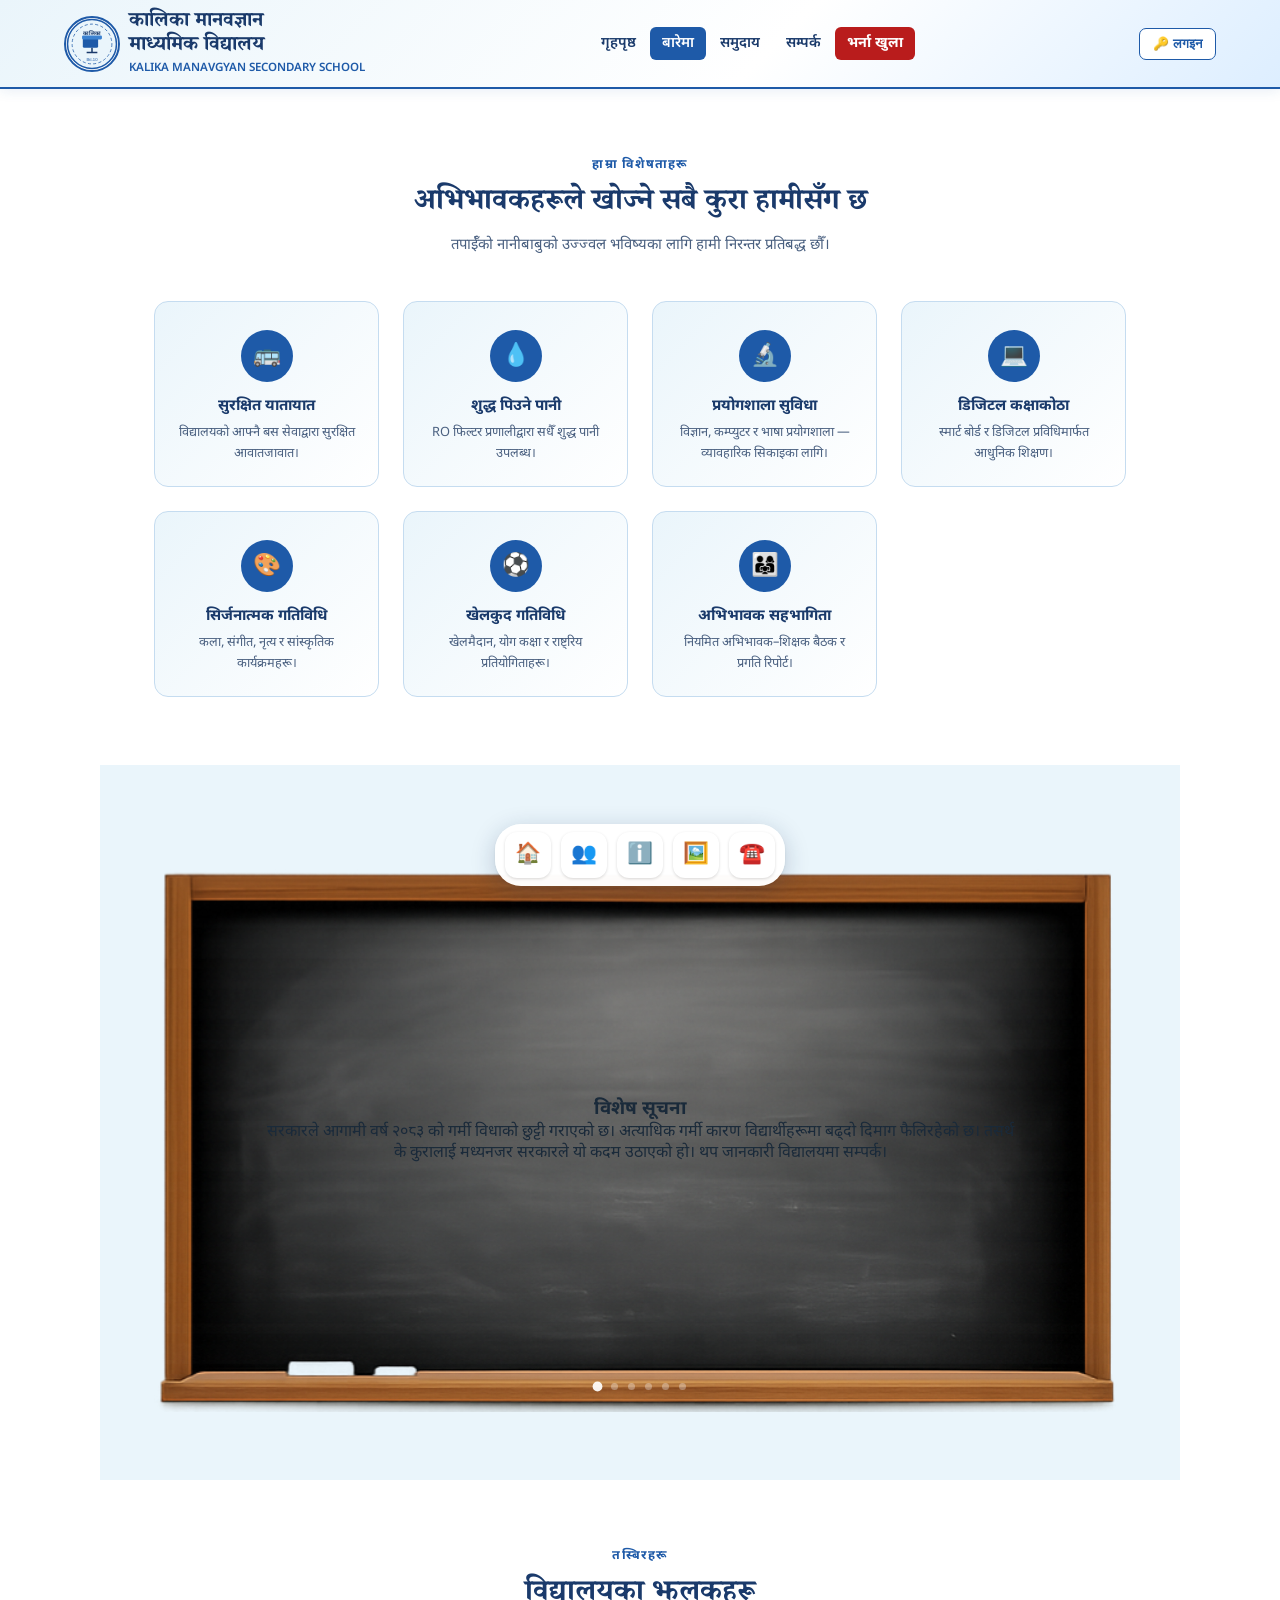
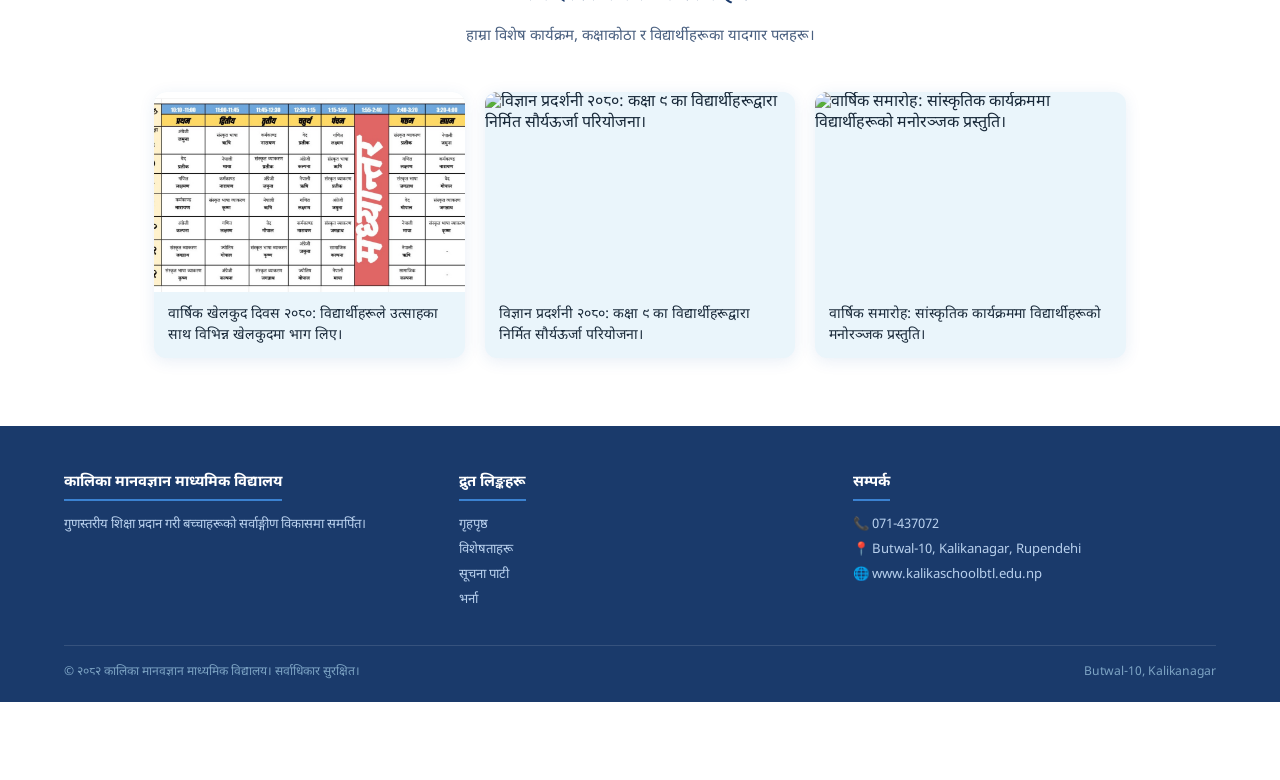
==== about.html @ a3cce7e4 "Add files via upload" ====
<!DOCTYPE html>
<html lang="ne">
<head>
<meta charset="UTF-8">
<meta name="viewport" content="width=device-width, initial-scale=1.0">
<title>बारेमा - कालिका मानवज्ञान माध्यमिक विद्यालय</title>
<link rel="manifest" href="manifest.json">
<meta name="theme-color" content="#1a3a6b">
<link rel="apple-touch-icon" href="icon-192.svg">
<meta name="apple-mobile-web-app-capable" content="yes">
<meta name="apple-mobile-web-app-status-bar-style" content="black-translucent">
<link href="https://fonts.googleapis.com/css2?family=Akshar:wght@400;500;600;700&family=Noto+Sans+Devanagari:wght@400;600;700;900&family=Noto+Serif+Devanagari:wght@400;700&display=swap" rel="stylesheet">
<link rel="stylesheet" href="styles.css">
<style>
  /* यो पेजमा header सधैं सामान्य (responsive) तरिकाले देखिन्छ, desktop-forced होइन */
  #siteHeader { position: sticky !important; top: 0 !important; width: 100% !important; transform: none !important; }
  #headerSpacer { display: none !important; }
  .about-page-inner { max-width: 1080px; margin: 0 auto; }
</style>
</head>
<body>

<!-- HEADER -->
<header id="siteHeader">
  <div class="logo-area">
    <div class="logo-circle">
      <svg viewBox="0 0 68 68" xmlns="http://www.w3.org/2000/svg">
        <circle cx="34" cy="34" r="32" fill="#eaf5fb" stroke="#1e5aa8" stroke-width="2"/>
        <circle cx="34" cy="34" r="26" fill="none" stroke="#1e5aa8" stroke-width="1" stroke-dasharray="4,3"/>
        <text x="34" y="22" text-anchor="middle" font-size="7" fill="#1a3a6b" font-family="Noto Sans Devanagari,sans-serif" font-weight="bold">कालिका</text>
        <rect x="22" y="26" width="20" height="13" rx="2" fill="#1e5aa8"/>
        <rect x="21" y="23" width="26" height="5" rx="1.5" fill="#3b82d1"/>
        <line x1="34" y1="39" x2="34" y2="45" stroke="#1a3a6b" stroke-width="2"/>
        <line x1="27" y1="45" x2="41" y2="45" stroke="#1a3a6b" stroke-width="2"/>
        <text x="34" y="56" text-anchor="middle" font-size="5.5" fill="#1e5aa8" font-family="sans-serif">Btl-10</text>
      </svg>
    </div>
    <div class="school-name">
      <h1>कालिका मानवज्ञान<br>माध्यमिक विद्यालय</h1>
      <p>KALIKA MANAVGYAN SECONDARY SCHOOL</p>
    </div>
  </div>
  <nav>
    <a href="index.html">गृहपृष्ठ</a>
    <a href="about.html" class="active">बारेमा</a>
    <a href="index.html#community">समुदाय</a>
    <a href="#contact">सम्पर्क</a>
    <a href="index.html#admission" class="btn-admit">भर्ना खुला</a>
  </nav>
  <div class="auth-box" id="authBox">
    <button class="auth-btn" id="loginBtn" onclick="loginWithGoogle()">🔑 लगइन</button>
  </div>
</header>

<div class="about-page-inner">

  <!-- WHY -->
  <section class="why-section" id="why">
    <div class="section-label">हाम्रा विशेषताहरू</div>
    <div class="section-title">अभिभावकहरूले खोज्ने सबै कुरा हामीसँग छ</div>
    <p class="section-sub">तपाईँको नानीबाबुको उज्ज्वल भविष्यका लागि हामी निरन्तर प्रतिबद्ध छौँ।</p>
    <div class="features-grid">
      <div class="feature-card"><div class="feature-icon">🚌</div><h3>सुरक्षित यातायात</h3><p>विद्यालयको आफ्नै बस सेवाद्वारा सुरक्षित आवातजावात।</p></div>
      <div class="feature-card"><div class="feature-icon">💧</div><h3>शुद्ध पिउने पानी</h3><p>RO फिल्टर प्रणालीद्वारा सधैँ शुद्ध पानी उपलब्ध।</p></div>
      <div class="feature-card"><div class="feature-icon">🔬</div><h3>प्रयोगशाला सुविधा</h3><p>विज्ञान, कम्प्युटर र भाषा प्रयोगशाला — व्यावहारिक सिकाइका लागि।</p></div>
      <div class="feature-card"><div class="feature-icon">💻</div><h3>डिजिटल कक्षाकोठा</h3><p>स्मार्ट बोर्ड र डिजिटल प्रविधिमार्फत आधुनिक शिक्षण।</p></div>
      <div class="feature-card"><div class="feature-icon">🎨</div><h3>सिर्जनात्मक गतिविधि</h3><p>कला, संगीत, नृत्य र सांस्कृतिक कार्यक्रमहरू।</p></div>
      <div class="feature-card"><div class="feature-icon">⚽</div><h3>खेलकुद गतिविधि</h3><p>खेलमैदान, योग कक्षा र राष्ट्रिय प्रतियोगिताहरू।</p></div>
      <div class="feature-card"><div class="feature-icon">👨‍👩‍👧</div><h3>अभिभावक सहभागिता</h3><p>नियमित अभिभावक–शिक्षक बैठक र प्रगति रिपोर्ट।</p></div>
    </div>
  </section>

  <!-- NEWS / BLACKBOARD SECTION -->
  <section class="news-section" id="notices">
    <div class="news-inner">

      <!-- Blackboard with slides inside -->
      <div class="bb-wrap" id="bbWrap">
        <img src="photos/blackboard.png" alt="कालोपाटी" class="bb-bg">
        <!-- text viewport = chalk-writing area only -->
        <div class="bb-viewport">
          <div class="bb-track" id="bbTrack">
            <div class="bb-loading-msg" id="bbLoading">सूचना लोड हुँदैछ...</div>
          </div>
        </div>
        <!-- chalk dots inside the board (below writing area) -->
        <div class="bb-dots" id="bbDots"></div>
      </div>

    </div>
  </section>

  <!-- PHOTO GALLERY SECTION -->
  <section class="gallery-section" id="gallery">
    <div class="section-label">तस्बिरहरू</div>
    <div class="section-title">विद्यालयका झलकहरू</div>
    <p class="section-sub">हाम्रा विशेष कार्यक्रम, कक्षाकोठा र विद्यार्थीहरूका यादगार पलहरू।</p>
    <div class="gallery-grid" id="galleryGrid">
      <div class="gallery-loading">तस्बिरहरू लोड हुँदैछन्…</div>
    </div>
  </section>

</div>

<!-- LIGHTBOX -->
<div class="lb-backdrop" id="lbBackdrop" onclick="closeLb(event)">
  <button class="lb-close" onclick="closeLb()">✕</button>
  <img class="lb-img" id="lbImg" src="" alt="">
  <div class="lb-caption" id="lbCaption"></div>
</div>

<!-- FOOTER -->
<footer id="contact">
  <div class="footer-grid">
    <div class="footer-col">
      <h4>कालिका मानवज्ञान माध्यमिक विद्यालय</h4>
      <p>गुणस्तरीय शिक्षा प्रदान गरी बच्चाहरूको सर्वाङ्गीण विकासमा समर्पित।</p>
    </div>
    <div class="footer-col">
      <h4>द्रुत लिङ्कहरू</h4>
      <a href="index.html#home">गृहपृष्ठ</a>
      <a href="about.html#why">विशेषताहरू</a>
      <a href="about.html#notices">सूचना पाटी</a>
      <a href="index.html#admission">भर्ना</a>
    </div>
    <div class="footer-col">
      <h4>सम्पर्क</h4>
      <p>📞 071-437072</p>
      <p>📍 Butwal-10, Kalikanagar, Rupendehi</p>
      <a href="http://www.kalikaschoolbtl.edu.np">🌐 www.kalikaschoolbtl.edu.np</a>
    </div>
  </div>
  <div class="footer-bottom">
    <span>© २०८२ कालिका मानवज्ञान माध्यमिक विद्यालय। सर्वाधिकार सुरक्षित।</span>
    <span>Butwal-10, Kalikanagar</span>
  </div>
</footer>

<!-- BOTTOM APP BAR -->
<div class="bottom-app-bar">
  <div class="bottom-app-bar-inner">
    <a href="index.html#home" class="app-icon-btn" title="गृहपृष्ठ"><span>🏠</span></a>
    <a href="index.html#community" class="app-icon-btn" title="समुदाय"><span>👥</span></a>
    <a href="about.html" class="app-icon-btn" title="बारेमा"><span>ℹ️</span></a>
    <a href="#gallery" class="app-icon-btn" title="ग्यालरी"><span>🖼️</span></a>
    <a href="#contact" class="app-icon-btn" title="सम्पर्क"><span>☎️</span></a>
  </div>
</div>

<script>
// ══ BLACKBOARD — एकतर्फी अनन्त loop, auto-slide, swipe support ══
(async function () {
  const FILES = [
    'news/news10.json',
    'news/news1.json',
    'news/news2.json',
    'news/news3.json',
    'news/news4.json',
    'news/news5.json',
    'news/news6.json',
    'news/news7.json',
    'news/news8.json',
    'news/news9.json'
  ];
  const track   = document.getElementById('bbTrack');
  const dotsBox = document.getElementById('bbDots');
  const wrap    = document.getElementById('bbWrap');
  let slides = [];

  async function loadSlides() {
    const results = await Promise.all(FILES.map(f => fetch(f).then(r => r.ok ? r.json() : null).catch(() => null)));
    slides = results.filter(Boolean);
    if (slides.length === 0) {
      track.innerHTML = '<div class="bb-loading-msg">हाल कुनै सूचना छैन।</div>';
      return;
    }
    render();
  }

  let current = 0;
  let timer = null;

  function render() {
    track.innerHTML = '';
    dotsBox.innerHTML = '';
    slides.forEach((s, i) => {
      const el = document.createElement('div');
      el.className = 'bb-slide' + (i === 0 ? ' active' : '');
      el.innerHTML = `<h3>${s.title || ''}</h3><p>${s.body || ''}</p>`;
      track.appendChild(el);

      const dot = document.createElement('span');
      dot.className = 'bb-dot' + (i === 0 ? ' active' : '');
      dot.onclick = () => goTo(i);
      dotsBox.appendChild(dot);
    });
    startAuto();
  }

  function goTo(i) {
    const slideEls = track.querySelectorAll('.bb-slide');
    const dotEls = dotsBox.querySelectorAll('.bb-dot');
    if (!slideEls.length) return;
    slideEls[current].classList.remove('active');
    dotEls[current].classList.remove('active');
    current = (i + slides.length) % slides.length;
    slideEls[current].classList.add('active');
    dotEls[current].classList.add('active');
  }

  function startAuto() {
    if (timer) clearInterval(timer);
    timer = setInterval(() => goTo(current + 1), 5000);
  }

  // Swipe support
  let touchStartX = 0;
  if (wrap) {
    wrap.addEventListener('touchstart', e => { touchStartX = e.touches[0].clientX; }, { passive: true });
    wrap.addEventListener('touchend', e => {
      const dx = e.changedTouches[0].clientX - touchStartX;
      if (Math.abs(dx) > 40) goTo(current + (dx < 0 ? 1 : -1));
    }, { passive: true });
  }

  loadSlides();
})();
</script>

<script>
// ══ PHOTO GALLERY ══
async function loadGallery() {
  const grid = document.getElementById('galleryGrid');
  try {
    const res = await fetch('photos/description.json');
    if (!res.ok) throw new Error('not found');
    const data = await res.json(); // [{file:"post1.jpg", desc:"..."}]
    grid.innerHTML = '';
    data.forEach(item => {
      const card = document.createElement('div');
      card.className = 'gallery-card';
      card.innerHTML = `<img src="photos/${item.file}" alt="${item.desc}" loading="lazy">
        <div class="g-desc">${item.desc}</div>`;
      card.querySelector('img').onclick = () => openLb('photos/' + item.file, item.desc);
      grid.appendChild(card);
    });
    if (data.length === 0) grid.innerHTML = '<div class="gallery-loading">तस्बिरहरू छैनन्।</div>';
  } catch {
    grid.innerHTML = '<div class="gallery-loading">तस्बिरहरू लोड हुन सकेन। <code>photos/description.json</code> फाइल राख्नुहोस्।</div>';
  }
}

function openLb(src, caption) {
  document.getElementById('lbImg').src = src;
  document.getElementById('lbCaption').textContent = caption;
  document.getElementById('lbBackdrop').classList.add('open');
  document.body.style.overflow = 'hidden';
}
function closeLb(e) {
  if (e && e.target !== e.currentTarget && e.target.tagName === 'IMG') return;
  document.getElementById('lbBackdrop').classList.remove('open');
  document.body.style.overflow = '';
}

loadGallery();
</script>

<!-- FIREBASE: लगइन (header मा login/logout देखाउनका लागि मात्र) -->
<script src="https://www.gstatic.com/firebasejs/10.12.2/firebase-app-compat.js"></script>
<script src="https://www.gstatic.com/firebasejs/10.12.2/firebase-auth-compat.js"></script>
<script>
const firebaseConfig = {
  apiKey: "AIzaSyBO5KZq2WLLDCX8eZoL53jxCGqgNJLG-ts",
  authDomain: "durga-d8936.firebaseapp.com",
  projectId: "durga-d8936",
  storageBucket: "durga-d8936.firebasestorage.app",
  messagingSenderId: "290047636515",
  appId: "1:290047636515:web:8ffab23a344c2544c22d96",
  measurementId: "G-ZK11P0FG4Z"
};
firebase.initializeApp(firebaseConfig);
const auth = firebase.auth();
let currentUser = null;

function escapeHtml(str) {
  const d = document.createElement('div');
  d.textContent = str == null ? '' : String(str);
  return d.innerHTML;
}

function loginWithGoogle() {
  const provider = new firebase.auth.GoogleAuthProvider();
  auth.signInWithPopup(provider).catch(err => {
    alert('लगइन गर्न सकिएन: ' + err.message);
  });
}

function logout() { auth.signOut(); }

function renderAuthBox() {
  const box = document.getElementById('authBox');
  if (!box) return;
  if (currentUser) {
    const initial = (currentUser.email || '?').trim().charAt(0).toUpperCase();
    box.innerHTML = `
      <div class="auth-user" title="${escapeHtml(currentUser.email)}">
        <span class="auth-avatar">${initial}</span>
      </div>
      <button class="auth-logout" onclick="logout()">लगआउट</button>`;
  } else {
    box.innerHTML = `<button class="auth-btn" onclick="loginWithGoogle()">🔑 लगइन</button>`;
  }
}

auth.onAuthStateChanged((user) => {
  currentUser = user;
  renderAuthBox();
});
</script>

<!-- PWA SERVICE WORKER -->
<script>
if ('serviceWorker' in navigator) {
  window.addEventListener('load', () => {
    navigator.serviceWorker.register('./sw.js').catch(() => {});
  });
}
</script>

</body>
</html>
---- styles.css ----
*, *::before, *::after { box-sizing: border-box; margin: 0; padding: 0; }
  :root {
    --blue-dark: #1a3a6b;
    --blue-mid: #1e5aa8;
    --blue-light: #3b82d1;
    --sky: #d6eaf8;
    --sky-pale: #eaf5fb;
    --white: #ffffff;
    --red: #b91c1c;
    --text: #1a2a3a;
    --text-light: #4a6080;
  }
  html { scroll-behavior: smooth; }
  body { font-family: 'Noto Sans Devanagari', sans-serif; background: var(--white); color: var(--text); overflow-x: hidden; }

  /* TOP BAR */
  .topbar { background: var(--blue-dark); color: #cfe4ff; font-size: 0.78rem; display: flex; justify-content: space-between; align-items: center; padding: 6px 5%; gap: 12px; flex-wrap: wrap; }
  .topbar a { color: #cfe4ff; text-decoration: none; }

  /* HEADER */
  header { background: linear-gradient(135deg, var(--sky-pale) 0%, var(--white) 60%, #ddeeff 100%); padding: 11px 5%; display: flex; align-items: center; justify-content: space-between; gap: 14px; border-bottom: 2px solid var(--blue-mid); position: sticky; top: 0; z-index: 100; box-shadow: 0 2px 12px rgba(30,90,168,0.10); flex-wrap: wrap; }
  .header-left { display: flex; align-items: center; gap: 12px; flex-wrap: wrap; }
  .logo-area { display: flex; align-items: center; gap: 9px; }
  .logo-circle { width: 56px; height: 56px; border-radius: 50%; border: 2.5px solid var(--blue-mid); background: var(--white); display: flex; align-items: center; justify-content: center; overflow: hidden; flex-shrink: 0; }
  .school-name h1 { font-family: 'Noto Serif Devanagari', serif; font-size: 1.28rem; font-weight: 700; color: var(--blue-dark); line-height: 1.18; }
  .school-name p { font-size: 0.72rem; color: var(--blue-mid); font-weight: 600; margin-top: 2px; }
  nav { display: flex; gap: 2px; flex-wrap: wrap; }
  nav a { color: var(--blue-dark); text-decoration: none; font-size: 0.9rem; font-weight: 600; padding: 7px 12px; border-radius: 6px; transition: background .2s, color .2s; }
  nav a:hover, nav a.active { background: var(--blue-mid); color: var(--white); }
  .btn-admit { background: var(--red); color: var(--white) !important; border-radius: 6px; font-weight: 700 !important; }
  .btn-admit:hover { background: #991b1b !important; }

  /* HERO */
  .hero { background: linear-gradient(160deg, #c0dff5 0%, #e4f2fb 45%, #f0f8ff 100%); min-height: auto; display: flex; align-items: center; justify-content: center; padding: 60px 5%; gap: 40px; flex-wrap: wrap; }
  .hero-text { flex: 1 1 320px; }
  .hero-eyebrow { display: inline-block; background: var(--blue-mid); color: var(--white); font-size: 0.75rem; font-weight: 700; letter-spacing: .08em; padding: 4px 14px; border-radius: 20px; margin-bottom: 16px; }
  .hero-text h2 { font-family: 'Noto Serif Devanagari', serif; font-size: clamp(1.4rem, 3vw, 2.2rem); font-weight: 700; color: var(--blue-dark); line-height: 1.35; margin-bottom: 14px; }
  .hero-text h2 span { color: var(--blue-mid); }
  .hero-text p { font-size: 0.97rem; color: var(--text-light); line-height: 1.75; margin-bottom: 26px; max-width: 460px; }
  .hero-btns { display: flex; gap: 12px; flex-wrap: wrap; }
  .btn-primary { background: var(--blue-mid); color: var(--white); padding: 12px 24px; border-radius: 8px; font-size: 0.93rem; font-weight: 700; text-decoration: none; transition: background .2s, transform .15s; display: inline-block; }
  .btn-primary:hover { background: var(--blue-dark); transform: translateY(-1px); }
  .btn-outline { border: 2px solid var(--blue-mid); color: var(--blue-mid); padding: 10px 20px; border-radius: 8px; font-size: 0.93rem; font-weight: 700; text-decoration: none; transition: background .2s, color .2s; display: inline-block; }
  .btn-outline:hover { background: var(--blue-mid); color: var(--white); }

  /* WHEEL */
  .wheel-container { flex: 0 0 auto; display: flex; flex-direction: column; align-items: center; gap: 14px; }
  .wheel-svg-wrap { position: relative; width: 320px; height: 320px; cursor: grab; user-select: none; }
  .wheel-svg-wrap:active { cursor: grabbing; }
  .wheel-svg-wrap svg { width: 100%; height: 100%; overflow: visible; }
  .spin-hint { font-size: 0.75rem; color: var(--blue-mid); font-weight: 600; opacity: 0.75; text-align: center; }

  /* Segment colors alternating */
  .seg-a { fill: #dbeafe; stroke: #1e5aa8; stroke-width: 2; transition: fill .2s; }
  .seg-b { fill: #bfdbfe; stroke: #1e5aa8; stroke-width: 2; transition: fill .2s; }
  .seg-a:hover { fill: #93c5fd; }
  .seg-b:hover { fill: #60a5fa; }

  /* STATS */
  @keyframes gradientShift {
    0%   { background-position: 0% 50%; }
    50%  { background-position: 100% 50%; }
    100% { background-position: 0% 50%; }
  }
  .stats-banner {
    position: relative;
    background: linear-gradient(135deg, #1a3a6b, #1e5aa8, #3b82d1, #1e5aa8, #1a3a6b);
    background-size: 300% 300%;
    animation: gradientShift 8s ease infinite;
    padding: 46px 5%;
    display: flex;
    justify-content: center;
    gap: 56px;
    flex-wrap: wrap;
    text-align: center;
  }
  .stat { color: var(--white); }
  .stat-num { font-family: 'Noto Serif Devanagari', serif; font-size: 2.3rem; font-weight: 700; color: #ffffff; display: block; line-height: 1; text-shadow: 0 2px 16px rgba(59,130,209,0.7), 0 1px 4px rgba(0,0,0,0.3); }
  .stat-label { font-size: 0.83rem; opacity: .85; margin-top: 6px; color: #cfe4ff; }

  /* WHY */
  .why-section { background: var(--white); padding: 68px 5%; text-align: center; }
  .section-label { color: var(--blue-mid); font-size: 0.78rem; font-weight: 700; letter-spacing: .1em; text-transform: uppercase; margin-bottom: 8px; }
  .section-title { font-family: 'Noto Serif Devanagari', serif; font-size: clamp(1.2rem, 2.5vw, 1.85rem); color: var(--blue-dark); font-weight: 700; margin-bottom: 8px; }
  .section-sub { color: var(--text-light); font-size: 0.93rem; margin-bottom: 46px; }
  .features-grid { display: grid; grid-template-columns: repeat(auto-fit, minmax(190px, 1fr)); gap: 24px; max-width: 980px; margin: 0 auto; }
  .feature-card { background: linear-gradient(135deg, var(--sky-pale), var(--white)); border: 1.5px solid #c5dcf0; border-radius: 14px; padding: 28px 18px 22px; text-align: center; transition: transform .2s, box-shadow .2s; }
  .feature-card:hover { transform: translateY(-4px); box-shadow: 0 8px 24px rgba(30,90,168,.12); }
  .feature-icon { width: 52px; height: 52px; border-radius: 50%; background: var(--blue-mid); display: flex; align-items: center; justify-content: center; margin: 0 auto 14px; font-size: 1.4rem; }
  .feature-card h3 { font-size: 0.95rem; font-weight: 700; color: var(--blue-dark); margin-bottom: 7px; }
  .feature-card p { font-size: 0.8rem; color: var(--text-light); line-height: 1.6; }

  /* NOTICE */
  .notice-section { background: var(--sky-pale); padding: 68px 5%; }
  .notice-inner { max-width: 860px; margin: 0 auto; }
  .notice-list { list-style: none; margin-top: 30px; }
  .notice-list li { display: flex; align-items: flex-start; gap: 14px; padding: 16px 18px; background: var(--white); border-radius: 10px; border-left: 4px solid var(--blue-mid); margin-bottom: 12px; box-shadow: 0 2px 8px rgba(30,90,168,.06); }
  .notice-date { background: var(--blue-mid); color: var(--white); border-radius: 8px; padding: 5px 9px; text-align: center; font-size: 0.73rem; font-weight: 700; line-height: 1.4; min-width: 46px; flex-shrink: 0; }
  .notice-text strong { display: block; color: var(--blue-dark); font-size: 0.93rem; margin-bottom: 2px; }
  .notice-text span { font-size: 0.8rem; color: var(--text-light); }


  /* GALLERY */
  .gallery-section { background: var(--white); padding: 68px 5%; text-align: center; }
  .gallery-grid { display: grid; grid-template-columns: repeat(auto-fill, minmax(260px, 1fr)); gap: 20px; margin-top: 32px; text-align: left; }
  .gallery-card { border-radius: 12px; overflow: hidden; box-shadow: 0 3px 16px rgba(30,90,168,0.10); background: var(--sky-pale); transition: transform .22s, box-shadow .22s; cursor: pointer; }
  .gallery-card:hover { transform: translateY(-4px); box-shadow: 0 8px 28px rgba(30,90,168,0.18); }
  .gallery-card img { width: 100%; height: 200px; object-fit: cover; display: block; }
  .gallery-card .g-desc { padding: 12px 14px; font-size: 0.88rem; color: var(--text); line-height: 1.5; }

  /* ══ AUTH BOX (HEADER) ══ */
  .auth-box { display: flex; align-items: center; gap: 6px; }
  .auth-btn { display: flex; align-items: center; gap: 6px; background: var(--white); border: 1.5px solid var(--blue-mid); color: var(--blue-mid); font-weight: 700; font-size: 0.8rem; padding: 7px 13px; border-radius: 7px; cursor: pointer; transition: background .2s, color .2s; white-space: nowrap; }
  .auth-btn:hover { background: var(--blue-mid); color: var(--white); }
  .auth-user { display: flex; align-items: center; gap: 5px; font-size: 0.68rem; color: var(--blue-dark); font-weight: 600; }
  .auth-avatar { width: 30px; height: 30px; border-radius: 50%; background: var(--blue-mid); color: var(--white); display: flex; align-items: center; justify-content: center; font-size: 0.85rem; font-weight: 700; flex-shrink: 0; }
  .auth-logout { background: none; border: none; color: var(--red); font-size: 0.64rem; font-weight: 700; cursor: pointer; text-decoration: underline; padding: 0; white-space: nowrap; }
  .auth-box-hero { padding: 4px 0; }
  .auth-box-hero .auth-btn { padding: 10px 20px; font-size: 0.93rem; border-radius: 8px; }
  .auth-box-hero .auth-avatar { width: 34px; height: 34px; font-size: 1rem; }
  .auth-box-hero .auth-logout { font-size: 0.8rem; }
  .teacher-badge { background: var(--blue-dark); color: var(--white); font-size: 0.56rem; font-weight: 700; padding: 1px 6px; border-radius: 9px; margin-left: 2px; white-space: nowrap; }

  /* ══ COMMUNITY / POSTS SECTION ══ */
  .community-section { background: linear-gradient(180deg, #eaf3fc 0%, var(--sky-pale) 100%); padding: 44px 5% 60px; }
  .community-inner { max-width: 720px; margin: 0 auto; }
  .community-head { text-align: center; margin-bottom: 8px; }
  .post-form { background: var(--white); border-radius: 14px; padding: 20px; margin: 26px 0; box-shadow: 0 4px 20px rgba(30,90,168,0.12); border: 1px solid #e5eef7; }
  .post-form input, .post-form textarea { width: 100%; border: 1.5px solid #dbe8f5; border-radius: 9px; padding: 11px 13px; font-family: inherit; font-size: 0.9rem; margin-bottom: 10px; resize: vertical; transition: border-color .2s; }
  .post-form input:focus, .post-form textarea:focus { outline: none; border-color: var(--blue-mid); }
  .post-form button { background: var(--blue-mid); color: var(--white); border: none; padding: 11px 22px; border-radius: 9px; font-weight: 700; font-size: 0.9rem; cursor: pointer; transition: background .2s, transform .1s; }
  .post-form button:hover { background: var(--blue-dark); }
  .post-form button:active { transform: scale(0.97); }
  .media-hint { font-size: 0.74rem; color: var(--text-light); margin: -6px 0 10px; }
  .post-media { margin-bottom: 12px; border-radius: 10px; overflow: hidden; }
  .post-media img, .post-media video { width: 100%; max-height: 420px; object-fit: cover; display: block; background: #000; }
  .post-media iframe { width: 100%; aspect-ratio: 16/9; border: none; display: block; }
  .login-hint { text-align: center; color: var(--blue-dark); font-size: 0.86rem; padding: 16px; background: var(--white); border-radius: 12px; margin: 22px 0; border: 1px dashed var(--blue-mid); }
  .post-card { background: var(--white); border-radius: 14px; padding: 18px; margin-bottom: 18px; box-shadow: 0 3px 14px rgba(30,90,168,0.09); border: 1px solid #eef3f9; transition: box-shadow .2s; }
  .post-card:hover { box-shadow: 0 6px 22px rgba(30,90,168,0.14); }
  .post-head { display: flex; align-items: center; gap: 11px; margin-bottom: 12px; }
  .post-avatar { width: 40px; height: 40px; border-radius: 50%; background: linear-gradient(135deg, var(--blue-mid), var(--blue-dark)); color: var(--white); display: flex; align-items: center; justify-content: center; font-weight: 700; font-size: 0.95rem; flex-shrink: 0; overflow: hidden; box-shadow: 0 2px 6px rgba(30,90,168,0.3); }
  .post-avatar img { width: 100%; height: 100%; object-fit: cover; }
  .post-author { font-weight: 700; color: var(--blue-dark); font-size: 0.9rem; }
  .post-date { font-size: 0.72rem; color: var(--text-light); }
  .post-title { font-weight: 700; font-size: 1.02rem; margin-bottom: 6px; color: var(--text); }
  .post-body { font-size: 0.89rem; line-height: 1.7; color: var(--text); white-space: pre-wrap; margin-bottom: 12px; }
  .post-actions { display: flex; gap: 8px; border-top: 1px solid #eef3f9; padding-top: 10px; }
  .post-action-btn { background: none; border: none; display: flex; align-items: center; gap: 6px; font-size: 0.83rem; font-weight: 600; color: var(--text-light); cursor: pointer; padding: 6px 12px; border-radius: 20px; transition: background .15s, color .15s; flex: 1; justify-content: center; }
  .post-action-btn:hover { background: var(--sky-pale); color: var(--blue-mid); }
  .post-action-btn.liked { color: var(--red); }
  .comment-box { display: none; margin-top: 12px; border-top: 1px solid #eef3f9; padding-top: 12px; }
  .comment-box.open { display: block; }
  .comment-item { font-size: 0.83rem; margin-bottom: 8px; line-height: 1.5; background: var(--sky-pale); padding: 8px 12px; border-radius: 10px; }
  .comment-item b { color: var(--blue-dark); }
  .comment-input-row { display: flex; gap: 8px; margin-top: 10px; }
  .comment-input-row input { flex: 1; border: 1.5px solid #dbe8f5; border-radius: 20px; padding: 9px 15px; font-family: inherit; font-size: 0.83rem; }
  .comment-input-row input:focus { outline: none; border-color: var(--blue-mid); }
  .comment-input-row button { background: var(--blue-mid); color: var(--white); border: none; padding: 9px 18px; border-radius: 20px; font-weight: 700; font-size: 0.8rem; cursor: pointer; }
  .posts-empty, .posts-loading { text-align: center; color: var(--text-light); font-size: 0.88rem; padding: 30px 20px; background: var(--white); border-radius: 14px; }
  .gallery-loading { color: var(--text-light); font-size: 0.93rem; padding: 32px; }

  /* LIGHTBOX */
  .lb-backdrop { display: none; position: fixed; inset: 0; background: rgba(0,0,0,0.88); z-index: 900; }
  .lb-backdrop.open { display: flex; align-items: center; justify-content: center; }
  .lb-img { max-width: 90vw; max-height: 80vh; border-radius: 8px; object-fit: contain; }
  .lb-close { position: absolute; top: 18px; right: 22px; background: none; border: none; color: #fff; font-size: 2rem; cursor: pointer; line-height: 1; }
  .lb-caption { position: absolute; bottom: 20px; left: 50%; transform: translateX(-50%); color: #fff; font-size: 0.93rem; background: rgba(0,0,0,0.5); padding: 8px 18px; border-radius: 20px; max-width: 80vw; text-align: center; }

  /* LEKH MODAL */
  .lekh-backdrop { display: none; position: fixed; inset: 0; background: rgba(10,20,40,0.72); z-index: 800; }
  .lekh-backdrop.open { display: block; }
  .lekh-modal { display: none; position: fixed; top: 50%; left: 50%; transform: translate(-50%,-50%) scale(0.96); width: min(720px, 92vw); max-height: 82vh; overflow-y: auto; background: var(--white); border-radius: 16px; z-index: 810; box-shadow: 0 16px 60px rgba(10,20,60,0.28); padding: 40px 36px 36px; }
  .lekh-modal.open { display: block; transform: translate(-50%,-50%) scale(1); }
  .lekh-close { position: absolute; top: 14px; right: 18px; background: none; border: none; font-size: 1.4rem; cursor: pointer; color: var(--text-light); }

  /* ══ ABOUT MODAL (विशेषता + सूचना + ग्यालरी) ══ */
  .about-backdrop { display: none; position: fixed; inset: 0; background: rgba(10,20,40,0.72); z-index: 800; }
  .about-backdrop.open { display: block; }
  .about-modal { display: none; position: fixed; top: 50%; left: 50%; transform: translate(-50%,-50%) scale(0.97); width: min(980px, 94vw); max-height: 90vh; overflow-y: auto; background: var(--white); border-radius: 16px; z-index: 810; box-shadow: 0 16px 60px rgba(10,20,60,0.28); }
  .about-modal.open { display: block; transform: translate(-50%,-50%) scale(1); }
  .about-close { position: sticky; top: 12px; float: right; margin: 12px 14px 0 0; background: var(--white); border: none; font-size: 1.2rem; cursor: pointer; color: var(--text-light); width: 36px; height: 36px; border-radius: 50%; box-shadow: 0 2px 8px rgba(0,0,0,0.15); z-index: 5; }
  .about-modal-inner section { padding: 44px 5%; }
  .lekh-content h2 { font-family: 'Noto Serif Devanagari', serif; color: var(--blue-dark); font-size: 1.5rem; margin-bottom: 6px; }
  .lekh-content .lekh-sub { color: var(--text-light); font-size: 0.85rem; margin-bottom: 22px; }
  .lekh-content p { line-height: 1.9; font-size: 0.97rem; color: var(--text); margin-bottom: 14px; }
  .lekh-content h3 { font-family: 'Noto Serif Devanagari', serif; color: var(--blue-mid); font-size: 1.1rem; margin: 22px 0 8px; }

  /* CTA */
  .cta-section { background: linear-gradient(135deg, #1a3a6b 0%, #1e5aa8 60%, #3b82d1 100%); padding: 70px 5%; text-align: center; color: var(--white); }
  .cta-section h2 { font-family: 'Noto Serif Devanagari', serif; font-size: clamp(1.2rem, 2.5vw, 1.9rem); margin-bottom: 12px; }
  .cta-section p { opacity: .85; margin-bottom: 28px; font-size: 0.97rem; }
  .btn-white { background: var(--white); color: var(--blue-dark); padding: 13px 30px; border-radius: 8px; font-size: 0.98rem; font-weight: 700; text-decoration: none; display: inline-block; transition: transform .2s; }
  .btn-white:hover { transform: translateY(-2px); }

  /* FOOTER */
  footer { background: var(--blue-dark); color: #b8d0ed; padding: 46px 5% 22px; }
  .footer-grid { display: grid; grid-template-columns: repeat(auto-fit, minmax(190px, 1fr)); gap: 32px; margin-bottom: 32px; }
  .footer-col h4 { color: var(--white); font-size: 0.93rem; font-weight: 700; margin-bottom: 12px; padding-bottom: 7px; border-bottom: 2px solid var(--blue-light); display: inline-block; }
  .footer-col p, .footer-col a { font-size: 0.82rem; line-height: 1.9; color: #b8d0ed; text-decoration: none; display: block; }
  .footer-col a:hover { color: var(--white); }
  .footer-bottom { border-top: 1px solid rgba(255,255,255,.12); padding-top: 18px; display: flex; justify-content: space-between; flex-wrap: wrap; gap: 8px; font-size: 0.76rem; color: #7da4c4; }

  /* ══ BLACKBOARD NEWS SECTION ══ */
  .news-section { background: var(--sky-pale); padding: 68px 5%; }
  .news-inner   { max-width: 1100px; margin: 0 auto; }

  /* 1. Outer board wrapper — fixed aspect ratio, clips everything */
  .bb-wrap {
    position: relative;
    width: 100%;
    margin-top: 32px;
    aspect-ratio: 16 / 9;
    border-radius: 0;
    overflow: visible;
    box-shadow: none;
    cursor: grab;
    user-select: none;
    touch-action: pan-y;
    background: transparent;
  }
  .bb-wrap:active { cursor: grabbing; }

  /* 2. Blackboard photo — तपाईँको फितो जस्ताको तस्तै देखिन्छ */
  .bb-bg {
    position: absolute;
    inset: 0;
    width: 100%;
    height: 100%;
    object-fit: fill;
    display: block;
    pointer-events: none;
    z-index: 0;
  }

  /*
   * 3. Text viewport — sits over the chalk-writing area of the board.
   *    Board image has wooden frame (~10% top, ~12% bottom, ~8% sides).
   *    ALL text must stay inside this box — overflow:hidden enforces it.
   */
  .bb-viewport {
    position: absolute;
    top: 10%;
    bottom: 13%;
    left: 8%;
    right: 8%;
    overflow: hidden;          /* ← key: clips slides at board edge */
    z-index: 1;
  }

  /* 4. Slide strip — fills viewport, slides horizontally */
  .bb-track {
    display: flex;
    width: 100%;
    height: 100%;
    transition: transform 0.45s cubic-bezier(.4,0,.2,1);
    will-change: transform;
  }

  /* 5. Each slide = exactly the viewport width/height */
  .bb-slide {
    flex: 0 0 100%;
    width: 100%;
    height: 100%;
    display: flex;
    flex-direction: column;
    align-items: center;
    justify-content: center;
    text-align: center;
    box-sizing: border-box;
    padding: 2% 4%;
    overflow: hidden;          /* extra safety per slide */
  }

  /* Chalk-style text — all sizes relative to vw so they scale with board */
  .bb-miti {
    font-family: 'Akshar', 'Noto Sans Devanagari', sans-serif;
    font-size: clamp(0.55rem, 1.1vw, 1.05rem);
    font-weight: 700;
    color: rgba(255,255,255,0.88);
    width: 100%;
    text-align: right;
    margin-bottom: 2%;
    letter-spacing: 0.04em;
    line-height: 1.2;
    white-space: nowrap;
    overflow: hidden;
    text-overflow: ellipsis;
  }
  .bb-heading {
    font-family: 'Akshar', 'Noto Sans Devanagari', sans-serif;
    font-size: clamp(0.85rem, 2vw, 1.9rem);
    font-weight: 700;
    color: #ffffff;
    text-shadow: 1px 1px 5px rgba(0,0,0,0.6);
    margin-bottom: 3%;
    letter-spacing: 0.05em;
    text-decoration: underline;
    text-underline-offset: 4px;
    line-height: 1.3;
    width: 100%;
  }
  .bb-lines {
    display: flex;
    flex-direction: column;
    gap: 4%;
    width: 100%;
  }
  .bb-line {
    font-family: 'Akshar', 'Noto Sans Devanagari', sans-serif;
    font-size: clamp(0.6rem, 1.35vw, 1.2rem);
    color: rgba(255,255,255,0.92);
    line-height: 1.5;
    text-shadow: 1px 1px 3px rgba(0,0,0,0.5);
    letter-spacing: 0.02em;
  }

  /* 6. Chalk dots — inside wrapper, below the writing area */
  .bb-dots {
    position: absolute;
    bottom: 4%;
    left: 0; right: 0;
    display: flex;
    justify-content: center;
    gap: 10px;
    z-index: 2;
    pointer-events: none;
  }
  .bb-dot {
    width: 7px; height: 7px;
    border-radius: 50%;
    background: rgba(255,255,255,0.32);
    border: none;
    pointer-events: all;
    cursor: pointer;
    transition: background .25s, transform .25s;
    padding: 0;
  }
  .bb-dot.active { background: rgba(255,255,255,0.92); transform: scale(1.4); }

  /* Loading */
  .bb-loading-msg {
    position: absolute;
    inset: 0;
    display: flex;
    align-items: center;
    justify-content: center;
    color: rgba(255,255,255,0.7);
    font-family: 'Noto Sans Devanagari', sans-serif;
    font-size: clamp(0.75rem, 1.5vw, 0.95rem);
    z-index: 3;
  }

  /* ── Exam table inside blackboard ── */
  .bb-table-wrap {
    width: 100%;
    overflow: hidden;
  }
  .bb-table {
    width: 100%;
    border-collapse: collapse;
    font-family: 'Akshar', 'Noto Sans Devanagari', sans-serif;
    table-layout: fixed;
  }
  .bb-table th {
    font-size: clamp(0.45rem, 1vw, 0.72rem);
    font-weight: 700;
    color: #fff;
    background: rgba(255,255,255,0.15);
    border: 1px solid rgba(255,255,255,0.25);
    padding: clamp(1px, 0.5%, 4px) clamp(1px, 0.8%, 6px);
    text-align: center;
    letter-spacing: 0.02em;
    white-space: nowrap;
  }
  .bb-table td {
    font-size: clamp(0.4rem, 0.9vw, 0.65rem);
    color: rgba(255,255,255,0.9);
    border: 1px solid rgba(255,255,255,0.18);
    padding: clamp(1px, 0.4%, 3px) clamp(1px, 0.6%, 5px);
    text-align: center;
    white-space: nowrap;
    overflow: hidden;
    text-overflow: ellipsis;
    text-shadow: 1px 1px 2px rgba(0,0,0,0.5);
  }
  .bb-table td:first-child {
    font-weight: 600;
    color: rgba(255,255,255,0.75);
    font-size: clamp(0.38rem, 0.82vw, 0.6rem);
  }
  .bb-table tr:nth-child(even) td {
    background: rgba(255,255,255,0.05);
  }

  /* ── RESULT BUTTON ── */
  .btn-result {
    background: #15803d;
    color: var(--white);
    padding: 12px 24px;
    border-radius: 8px;
    font-size: 0.93rem;
    font-weight: 700;
    text-decoration: none;
    transition: background .2s, transform .15s;
    display: inline-block;
    cursor: pointer;
  }
  .btn-result:hover { background: #166534; transform: translateY(-1px); }

  /* ── RESULT MODAL ── */
  #resultModal {
    display: none;
    position: fixed;
    inset: 0;
    background: rgba(0,0,0,0.55);
    z-index: 9999;
    align-items: center;
    justify-content: center;
    padding: 16px;
  }
  .rm-box {
    background: var(--white);
    border-radius: 16px;
    padding: 32px 28px 28px;
    max-width: 480px;
    width: 100%;
    box-shadow: 0 16px 48px rgba(0,0,0,0.28);
    position: relative;
    font-family: 'Noto Sans Devanagari', sans-serif;
  }
  .rm-close {
    position: absolute;
    top: 14px; right: 18px;
    background: none;
    border: none;
    font-size: 1.5rem;
    cursor: pointer;
    color: var(--text-light);
    line-height: 1;
  }
  .rm-title {
    font-family: 'Noto Serif Devanagari', serif;
    font-size: 1.25rem;
    font-weight: 700;
    color: var(--blue-dark);
    margin-bottom: 22px;
    text-align: center;
  }
  .rm-field { margin-bottom: 14px; }
  .rm-field label {
    display: block;
    font-size: 0.82rem;
    font-weight: 700;
    color: var(--blue-dark);
    margin-bottom: 5px;
  }
  .rm-field input, .rm-field select {
    width: 100%;
    padding: 9px 12px;
    border: 1.5px solid #c5dcf0;
    border-radius: 8px;
    font-family: 'Noto Sans Devanagari', sans-serif;
    font-size: 0.9rem;
    color: var(--text);
    outline: none;
    transition: border .2s;
  }
  .rm-field input:focus, .rm-field select:focus { border-color: var(--blue-mid); }
  .rm-row { display: grid; grid-template-columns: 1fr 1fr; gap: 12px; }
  .rm-btn {
    width: 100%;
    margin-top: 8px;
    background: var(--blue-mid);
    color: var(--white);
    border: none;
    border-radius: 8px;
    padding: 12px;
    font-family: 'Noto Sans Devanagari', sans-serif;
    font-size: 0.97rem;
    font-weight: 700;
    cursor: pointer;
    transition: background .2s;
  }
  .rm-btn:hover { background: var(--blue-dark); }
  .rm-error { color: var(--red); font-size: 0.82rem; margin-top: 6px; text-align: center; display:none; }

  /* ── RESULT TABLE ── */
  #resultDisplay {
    display: none;
    position: fixed;
    inset: 0;
    background: rgba(0,0,0,0.55);
    z-index: 9999;
    align-items: center;
    justify-content: center;
    padding: 16px;
  }
  .rd-box {
    background: var(--white);
    border-radius: 16px;
    padding: 28px;
    max-width: 580px;
    width: 100%;
    max-height: 85vh;
    overflow-y: auto;
    box-shadow: 0 16px 48px rgba(0,0,0,0.28);
    position: relative;
    font-family: 'Noto Sans Devanagari', sans-serif;
  }
  .rd-close {
    position: absolute;
    top: 14px; right: 18px;
    background: none;
    border: none;
    font-size: 1.5rem;
    cursor: pointer;
    color: var(--text-light);
    line-height: 1;
  }
  .rd-name {
    font-family: 'Noto Serif Devanagari', serif;
    font-size: 1.15rem;
    font-weight: 700;
    color: var(--blue-dark);
    margin-bottom: 4px;
  }
  .rd-meta { font-size: 0.82rem; color: var(--text-light); margin-bottom: 18px; }
  .rd-table {
    width: 100%;
    border-collapse: collapse;
    font-size: 0.88rem;
  }
  .rd-table th {
    background: var(--blue-mid);
    color: var(--white);
    padding: 8px 12px;
    text-align: left;
    font-weight: 700;
  }
  .rd-table td {
    padding: 8px 12px;
    border-bottom: 1px solid #e2eaf4;
    color: var(--text);
  }
  .rd-table tr:nth-child(even) td { background: var(--sky-pale); }
  .rd-total {
    margin-top: 12px;
    text-align: right;
    font-weight: 700;
    color: var(--blue-dark);
    font-size: 0.95rem;
  }
  .rd-back {
    margin-top: 14px;
    background: none;
    border: 2px solid var(--blue-mid);
    color: var(--blue-mid);
    border-radius: 8px;
    padding: 8px 18px;
    font-family: 'Noto Sans Devanagari', sans-serif;
    font-size: 0.88rem;
    font-weight: 700;
    cursor: pointer;
    transition: background .2s, color .2s;
  }
  .rd-back:hover { background: var(--blue-mid); color: var(--white); }

  @media (min-width: 681px) {
    .hero { padding: 50px 5%; }
    .hero-text { max-width: 520px; }
  }

  /* ══ माथिल्लो भाग (header+hero+stats) सधैं desktop layout मा, तल भने mobile-responsive ══ */
  #siteHeader { width: 1080px; position: fixed; top: 0; left: 0; transform-origin: top left; }
  #desktopTopWrap { overflow: hidden; }
  #desktopTopInner { width: 1080px; }
  @media (min-width: 1080px) {
    #siteHeader { width: 100%; position: sticky; transform: none !important; }
    #headerSpacer { height: auto !important; }
    #desktopTopInner { width: 100%; transform: none !important; }
    #desktopTopWrap { overflow: visible; height: auto !important; }
  }
  /* ══ BOTTOM APP BAR (Google apps-tray style) ══ */
  .bottom-app-bar { position: fixed; left: 0; right: 0; bottom: 14px; display: flex; justify-content: center; z-index: 200; pointer-events: none; }
  .bottom-app-bar-inner { display: flex; align-items: center; gap: 10px; background: rgba(255,255,255,0.98); border-radius: 26px; padding: 8px 10px; box-shadow: 0 6px 24px rgba(20,40,80,0.22), 0 1px 3px rgba(0,0,0,0.08); pointer-events: auto; }
  .app-icon-btn { width: 46px; height: 46px; border-radius: 12px; background: var(--white); box-shadow: 0 1px 3px rgba(0,0,0,0.15); display: flex; align-items: center; justify-content: center; text-decoration: none; transition: transform .15s, box-shadow .15s; flex-shrink: 0; }
  .app-icon-btn span { font-size: 1.3rem; line-height: 1; }
  .app-icon-btn:hover, .app-icon-btn:active { transform: translateY(-3px); box-shadow: 0 4px 10px rgba(0,0,0,0.2); }
  body { padding-bottom: 78px; }
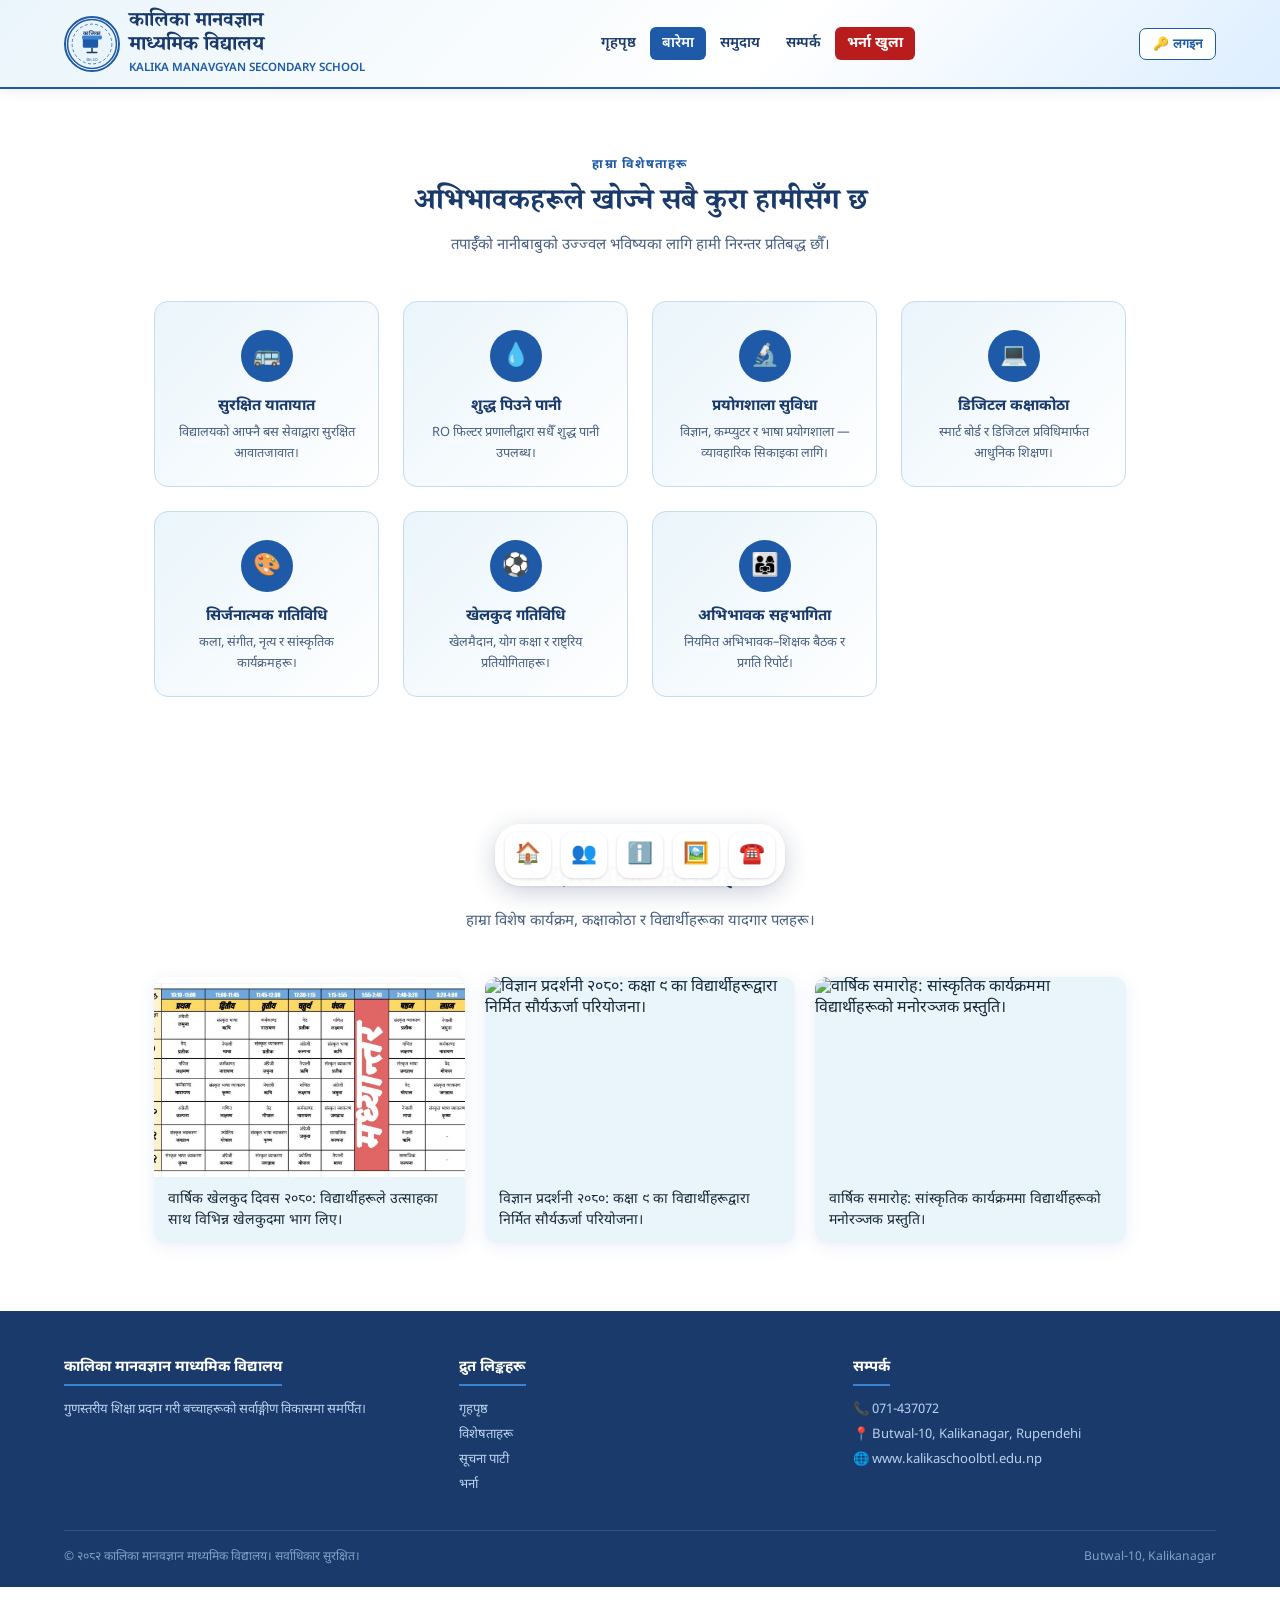
==== commit 35bc1aa4: "Add files via upload" ====
--- a/about.html
+++ b/about.html
@@ -70,26 +70,6 @@
     </div>
   </section>
 
-  <!-- NEWS / BLACKBOARD SECTION -->
-  <section class="news-section" id="notices">
-    <div class="news-inner">
-
-      <!-- Blackboard with slides inside -->
-      <div class="bb-wrap" id="bbWrap">
-        <img src="photos/blackboard.png" alt="कालोपाटी" class="bb-bg">
-        <!-- text viewport = chalk-writing area only -->
-        <div class="bb-viewport">
-          <div class="bb-track" id="bbTrack">
-            <div class="bb-loading-msg" id="bbLoading">सूचना लोड हुँदैछ...</div>
-          </div>
-        </div>
-        <!-- chalk dots inside the board (below writing area) -->
-        <div class="bb-dots" id="bbDots"></div>
-      </div>
-
-    </div>
-  </section>
-
   <!-- PHOTO GALLERY SECTION -->
   <section class="gallery-section" id="gallery">
     <div class="section-label">तस्बिरहरू</div>
@@ -120,7 +100,7 @@
       <h4>द्रुत लिङ्कहरू</h4>
       <a href="index.html#home">गृहपृष्ठ</a>
       <a href="about.html#why">विशेषताहरू</a>
-      <a href="about.html#notices">सूचना पाटी</a>
+      <a href="index.html#notices">सूचना पाटी</a>
       <a href="index.html#admission">भर्ना</a>
     </div>
     <div class="footer-col">
@@ -146,86 +126,6 @@
     <a href="#contact" class="app-icon-btn" title="सम्पर्क"><span>☎️</span></a>
   </div>
 </div>
-
-<script>
-// ══ BLACKBOARD — एकतर्फी अनन्त loop, auto-slide, swipe support ══
-(async function () {
-  const FILES = [
-    'news/news10.json',
-    'news/news1.json',
-    'news/news2.json',
-    'news/news3.json',
-    'news/news4.json',
-    'news/news5.json',
-    'news/news6.json',
-    'news/news7.json',
-    'news/news8.json',
-    'news/news9.json'
-  ];
-  const track   = document.getElementById('bbTrack');
-  const dotsBox = document.getElementById('bbDots');
-  const wrap    = document.getElementById('bbWrap');
-  let slides = [];
-
-  async function loadSlides() {
-    const results = await Promise.all(FILES.map(f => fetch(f).then(r => r.ok ? r.json() : null).catch(() => null)));
-    slides = results.filter(Boolean);
-    if (slides.length === 0) {
-      track.innerHTML = '<div class="bb-loading-msg">हाल कुनै सूचना छैन।</div>';
-      return;
-    }
-    render();
-  }
-
-  let current = 0;
-  let timer = null;
-
-  function render() {
-    track.innerHTML = '';
-    dotsBox.innerHTML = '';
-    slides.forEach((s, i) => {
-      const el = document.createElement('div');
-      el.className = 'bb-slide' + (i === 0 ? ' active' : '');
-      el.innerHTML = `<h3>${s.title || ''}</h3><p>${s.body || ''}</p>`;
-      track.appendChild(el);
-
-      const dot = document.createElement('span');
-      dot.className = 'bb-dot' + (i === 0 ? ' active' : '');
-      dot.onclick = () => goTo(i);
-      dotsBox.appendChild(dot);
-    });
-    startAuto();
-  }
-
-  function goTo(i) {
-    const slideEls = track.querySelectorAll('.bb-slide');
-    const dotEls = dotsBox.querySelectorAll('.bb-dot');
-    if (!slideEls.length) return;
-    slideEls[current].classList.remove('active');
-    dotEls[current].classList.remove('active');
-    current = (i + slides.length) % slides.length;
-    slideEls[current].classList.add('active');
-    dotEls[current].classList.add('active');
-  }
-
-  function startAuto() {
-    if (timer) clearInterval(timer);
-    timer = setInterval(() => goTo(current + 1), 5000);
-  }
-
-  // Swipe support
-  let touchStartX = 0;
-  if (wrap) {
-    wrap.addEventListener('touchstart', e => { touchStartX = e.touches[0].clientX; }, { passive: true });
-    wrap.addEventListener('touchend', e => {
-      const dx = e.changedTouches[0].clientX - touchStartX;
-      if (Math.abs(dx) > 40) goTo(current + (dx < 0 ? 1 : -1));
-    }, { passive: true });
-  }
-
-  loadSlides();
-})();
-</script>
 
 <script>
 // ══ PHOTO GALLERY ══
